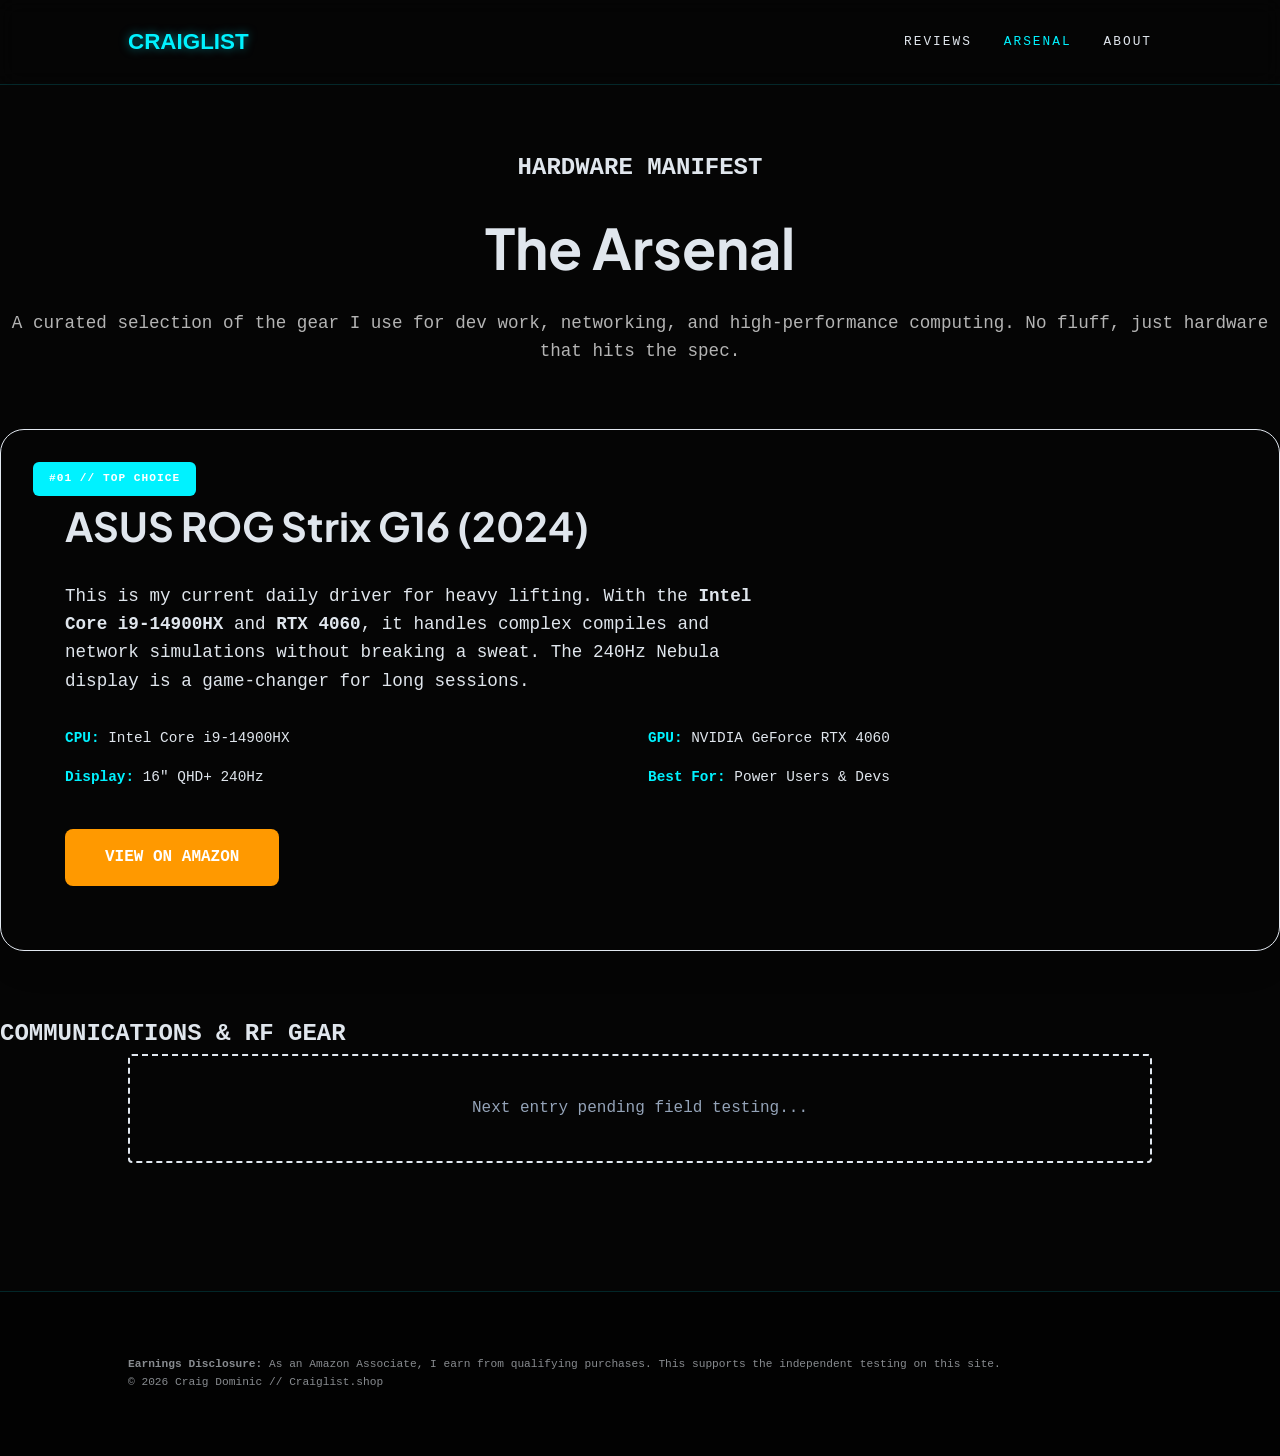
==== arsenal.html @ 4d376360 "added top arsenal picks" ====
<!DOCTYPE html>
<html lang="en">
<head>
    <meta charset="UTF-8">
    <meta name="viewport" content="width=device-width, initial-scale=1.0">
    <title>The Arsenal // Craiglist.shop</title>
    <link href="https://fonts.googleapis.com/css2?family=Inter:wght@300;400;600;800&family=Plus+Jakarta+Sans:wght@700&display=swap" rel="stylesheet">
    <link rel="stylesheet" href="styles.css">
</head>
<body>

    <header>
        <nav>
            <div class="logo"><a href="index.html" style="text-decoration:none; color:inherit;">CRAIG<span>LIST</span></a></div>
            <ul>
                <li><a href="index.html#reviews">REVIEWS</a></li>
                <li><a href="arsenal.html" class="active">ARSENAL</a></li>
                <li><a href="about.html">ABOUT</a></li>
            </ul>
        </nav>
    </header>

    <main class="container">
        <section class="arsenal-header">
            <h2 class="section-label" style="margin-top:4rem;">HARDWARE MANIFEST</h2>
            <h1>The Arsenal</h1>
            <p class="subtitle">A curated selection of the gear I use for dev work, networking, and high-performance computing. No fluff, just hardware that hits the spec.</p>
        </section>

        <section class="featured-pick">
            <div class="pick-badge">#01 // TOP CHOICE</div>
            <div class="pick-content">
                <div class="pick-info">
                    <h2>ASUS ROG Strix G16 (2024)</h2>
                    <p class="pick-description">
                        This is my current daily driver for heavy lifting. With the <strong>Intel Core i9-14900HX</strong> and <strong>RTX 4060</strong>, it handles complex compiles and network simulations without breaking a sweat. The 240Hz Nebula display is a game-changer for long sessions.
                    </p>
                    <ul class="spec-list">
                        <li><strong>CPU:</strong> Intel Core i9-14900HX</li>
                        <li><strong>GPU:</strong> NVIDIA GeForce RTX 4060</li>
                        <li><strong>Display:</strong> 16" QHD+ 240Hz</li>
                        <li><strong>Best For:</strong> Power Users & Devs</li>
                    </ul>
                    <a href="https://amzn.to/4rkGbmH" target="_blank" class="btn-amazon">VIEW ON AMAZON</a>
                </div>
            </div>
        </section>

        <section class="secondary-picks">
            <h2 class="section-label">COMMUNICATIONS & RF GEAR</h2>
            <div class="grid">
                <div class="item-card placeholder">
                    <p>Next entry pending field testing...</p>
                </div>
            </div>
        </section>
    </main>

    <footer>
        <div class="container">
            <p class="affiliate-disclosure"><strong>Earnings Disclosure:</strong> As an Amazon Associate, I earn from qualifying purchases. This supports the independent testing on this site.</p>
            <p>&copy; 2026 Craig Dominic // Craiglist.shop</p>
        </div>
    </footer>

</body>
</html>
---- styles.css ----
:root {
    --bg: #050505;
    --primary: #00f2ff; /* Modern Neon Cyan */
    --accent: #7000ff;  /* Cyber Purple */
    --text: #e0e6ed;
    --card-bg: rgba(255, 255, 255, 0.03);
    --border: rgba(0, 242, 255, 0.15);
}

* { margin: 0; padding: 0; box-sizing: border-box; cursor: crosshair; }

body {
    background-color: var(--bg);
    color: var(--text);
    font-family: 'JetBrains Mono', monospace;
    line-height: 1.6;
    overflow-x: hidden;
}

/* Background Texture */
.grid-overlay {
    position: fixed;
    top: 0; left: 0;
    width: 100%; height: 100%;
    background-image: radial-gradient(var(--border) 1px, transparent 1px);
    background-size: 30px 30px;
    z-index: -1;
    opacity: 0.3;
}

/* Scanline Effect */
.scanline {
    width: 100%; height: 5px;
    background: rgba(0, 242, 255, 0.1);
    position: fixed; top: 0; left: 0;
    pointer-events: none; z-index: 100;
    animation: scan 6s linear infinite;
}

@keyframes scan {
    0% { top: -100px; }
    100% { top: 100%; }
}

/* Navigation */
header {
    padding: 1.5rem 10%;
    backdrop-filter: blur(10px);
    border-bottom: 1px solid var(--border);
    position: sticky; top: 0; z-index: 50;
}

nav { display: flex; justify-content: space-between; align-items: center; }

.logo {
    font-family: 'Orbitron', sans-serif;
    font-weight: 900; font-size: 1.4rem;
    color: var(--primary);
    text-shadow: 0 0 10px rgba(0, 242, 255, 0.5);
}

.cursor-blink { animation: blink 1s step-end infinite; color: #fff; }
@keyframes blink { 50% { opacity: 0; } }

nav ul { display: flex; list-style: none; }
nav ul li { margin-left: 2rem; }
nav ul li a { 
    color: var(--text); 
    text-decoration: none; 
    font-size: 0.8rem; 
    letter-spacing: 2px;
    transition: 0.3s;
}
nav ul li a:hover { color: var(--primary); text-shadow: 0 0 5px var(--primary); }

/* Hero Section */
.hero {
    height: 80vh;
    display: flex; align-items: center; justify-content: center;
    text-align: center;
}

.hero h1 {
    font-family: 'Orbitron', sans-serif;
    font-size: clamp(3rem, 10vw, 6rem);
    margin-bottom: 1rem;
    background: linear-gradient(to bottom, #fff, var(--primary));
    -webkit-background-clip: text;
    -webkit-text-fill-color: transparent;
    filter: drop-shadow(0 0 15px rgba(0, 242, 255, 0.3));
}

.subtitle {
    font-size: 1.1rem;
    color: rgba(255,255,255,0.7);
    min-height: 1.6em; /* Prevents layout jump during typing */
}

/* Grid System */
.section-title {
    color: var(--primary);
    margin: 4rem 0 2rem; text-align: center;
    font-family: 'Orbitron', sans-serif;
    letter-spacing: 8px; font-size: 0.9rem;
}

.grid {
    display: grid;
    grid-template-columns: repeat(auto-fit, minmax(320px, 1fr));
    gap: 2.5rem; padding: 0 10%;
}

/* Glass Cards */
.card, .item-card {
    background: var(--card-bg);
    border: 1px solid var(--border);
    border-radius: 4px; /* Slight round for modern look */
    padding: 2.5rem;
    transition: transform 0.1s ease-out, border 0.3s;
    transform-style: preserve-3d;
}

.card:hover, .item-card:hover {
    border-color: var(--primary);
    box-shadow: 0 0 40px rgba(0, 242, 255, 0.1);
}

.tag { color: var(--accent); font-size: 0.7rem; font-weight: bold; margin-bottom: 1rem; letter-spacing: 2px; }

/* Buttons */
.btn-primary {
    display: inline-block;
    background: transparent;
    color: var(--primary);
    border: 1px solid var(--primary);
    padding: 1rem 2rem;
    text-decoration: none;
    font-weight: bold;
    margin-top: 2rem;
    transition: 0.3s;
    letter-spacing: 2px;
}

.btn-primary:hover {
    background: var(--primary);
    color: #000;
    box-shadow: 0 0 20px var(--primary);
}

.btn-sm {
    display: block;
    text-align: center;
    background: var(--border);
    color: var(--primary);
    padding: 0.6rem;
    text-decoration: none;
    font-size: 0.7rem;
    margin-top: 1.5rem;
    border: 1px solid transparent;
}

.btn-sm:hover { border-color: var(--primary); background: transparent; }

.about-content { padding: 4rem 0; max-width: 800px; margin: 0 auto; }

.about-content h1 { font-family: 'Plus Jakarta Sans', sans-serif; font-size: 3rem; margin-bottom: 2rem; }

.bio-text p { margin-bottom: 1.5rem; font-size: 1.1rem; color: var(--text-muted); }

.legal-box { 
    background: var(--accent); 
    padding: 2rem; 
    border-radius: 12px; 
    margin-top: 3rem; 
    border-left: 4px solid var(--primary);
}
.legal-box h3 { font-size: 0.9rem; margin-bottom: 0.5rem; color: var(--text-main); }
.legal-box p { font-size: 0.85rem; margin-bottom: 0; }

nav ul li a.active { color: var(--primary); }


/* arsenal layout */

/* Arsenal Specific Styles */
.arsenal-header { text-align: center; margin-bottom: 4rem; }
.arsenal-header h1 { font-family: 'Plus Jakarta Sans', sans-serif; font-size: 3.5rem; margin: 1rem 0; }

.featured-pick {
    background: var(--white);
    border: 1px solid #e2e8f0;
    border-radius: 24px;
    padding: 4rem;
    margin-bottom: 4rem;
    position: relative;
    overflow: hidden;
    box-shadow: 0 20px 40px rgba(0,0,0,0.03);
}

.pick-badge {
    position: absolute;
    top: 2rem; left: 2rem;
    background: var(--primary);
    color: white;
    padding: 0.5rem 1rem;
    border-radius: 6px;
    font-size: 0.7rem;
    font-weight: 800;
    letter-spacing: 1px;
}

.pick-info h2 { font-family: 'Plus Jakarta Sans', sans-serif; font-size: 2.5rem; margin-bottom: 1.5rem; }
.pick-description { font-size: 1.1rem; color: var(--text-muted); margin-bottom: 2rem; max-width: 700px; }

.spec-list { list-style: none; margin-bottom: 2.5rem; display: grid; grid-template-columns: 1fr 1fr; gap: 1rem; }
.spec-list li { font-size: 0.9rem; color: var(--text-main); }
.spec-list strong { color: var(--primary); }

.btn-amazon {
    display: inline-block;
    background: #FF9900; /* Amazon Orange */
    color: white;
    padding: 1rem 2.5rem;
    text-decoration: none;
    border-radius: 8px;
    font-weight: 700;
    transition: 0.3s;
}

.btn-amazon:hover { background: #e68a00; transform: translateY(-2px); box-shadow: 0 10px 20px rgba(255, 153, 0, 0.2); }

.placeholder { border: 2px dashed #e2e8f0; background: transparent; text-align: center; color: #94a3b8; }

/* Footer */
footer {
    margin-top: 8rem;
    padding: 4rem 10%;
    border-top: 1px solid var(--border);
    background: rgba(0,0,0,0.5);
}

.disclaimer {
    color: var(--accent);
    font-size: 0.7rem;
    margin-bottom: 1rem;
    font-weight: bold;
}

footer p { font-size: 0.7rem; opacity: 0.6; }
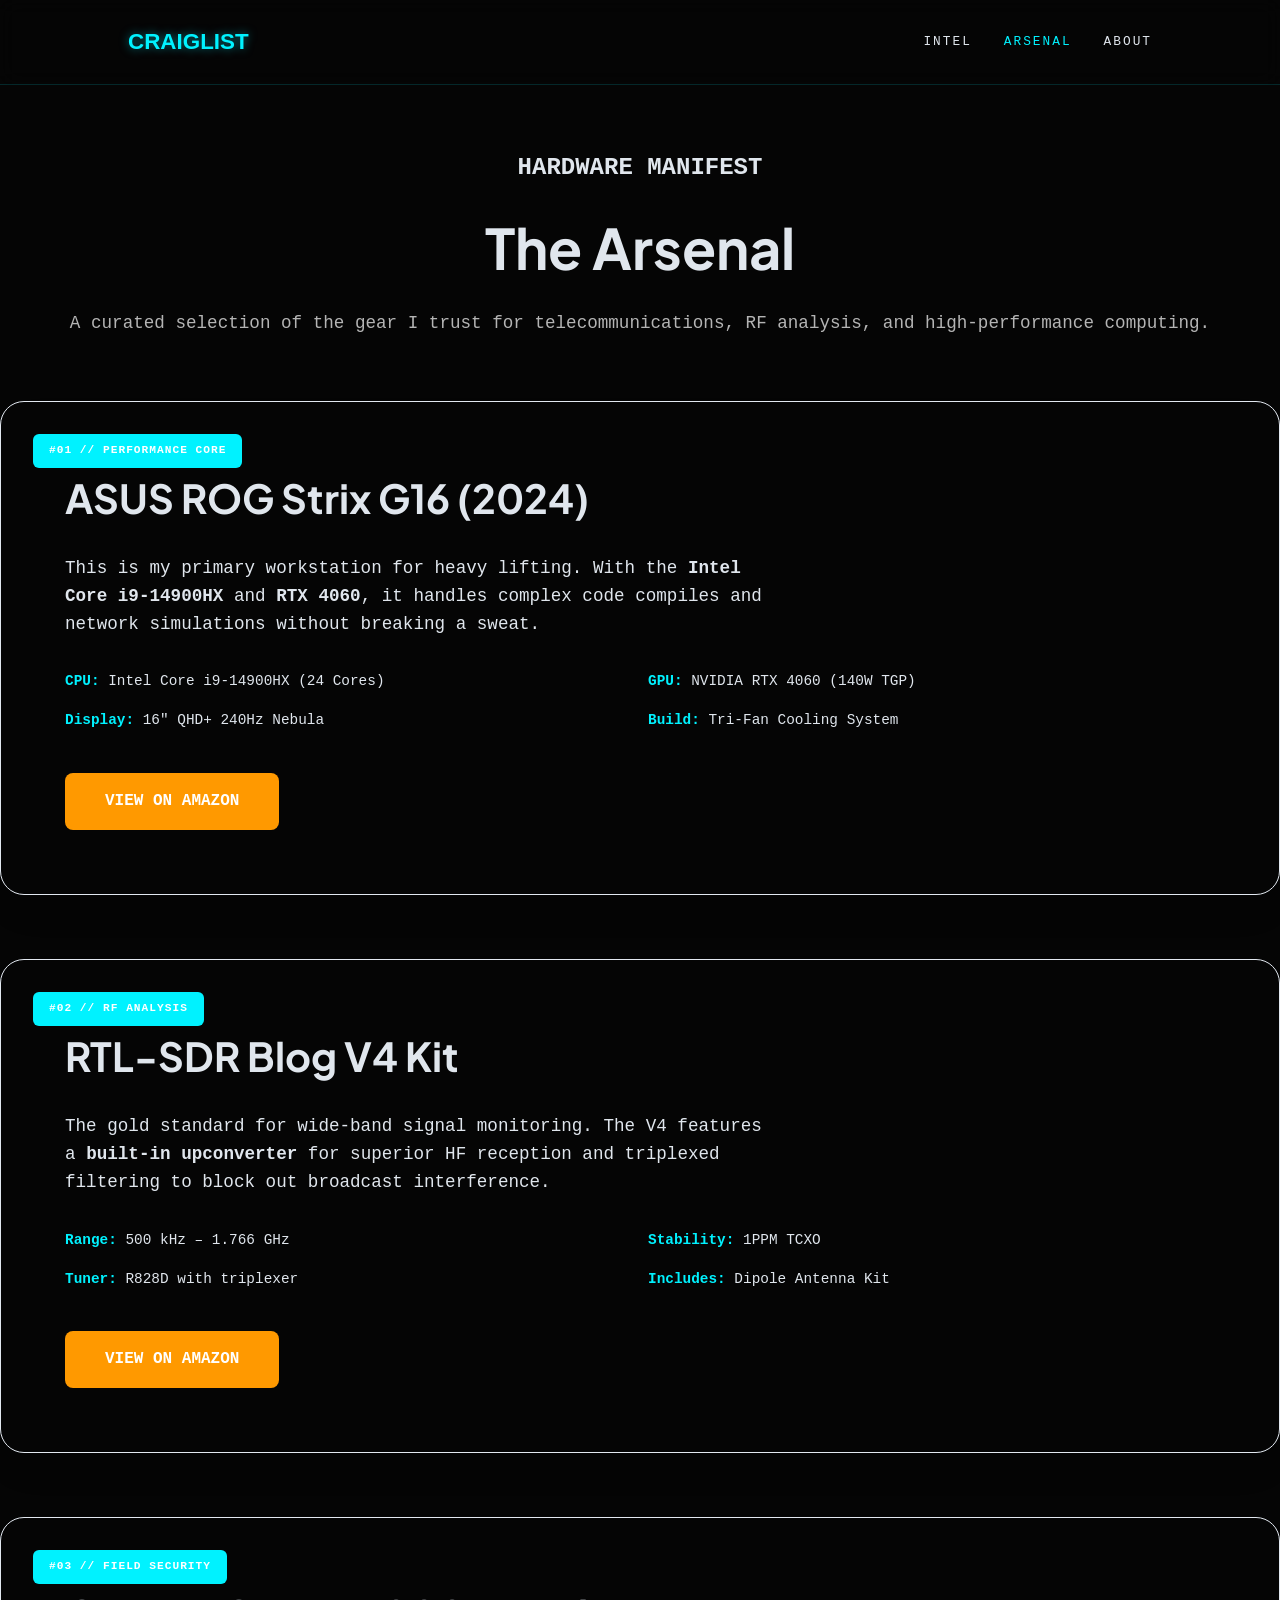
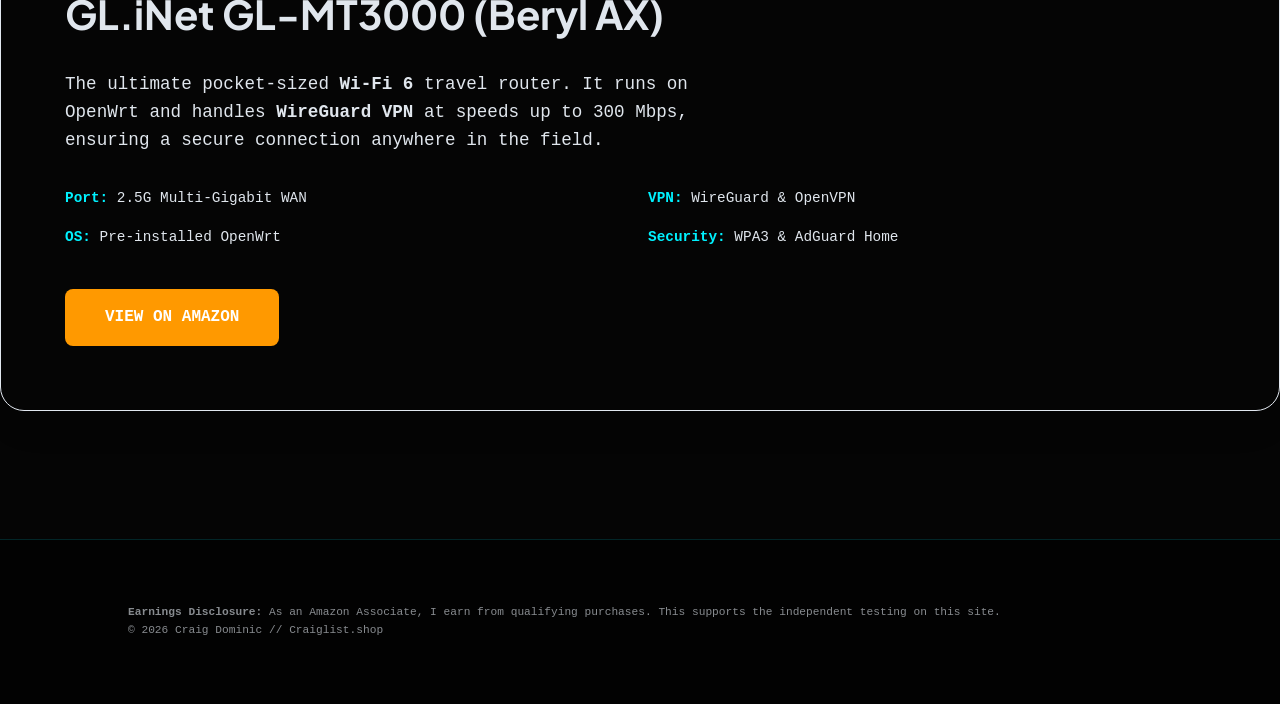
==== commit d7755fde: "added new functionality" ====
--- a/arsenal.html
+++ b/arsenal.html
@@ -13,7 +13,7 @@
         <nav>
             <div class="logo"><a href="index.html" style="text-decoration:none; color:inherit;">CRAIG<span>LIST</span></a></div>
             <ul>
-                <li><a href="index.html#reviews">REVIEWS</a></li>
+                <li><a href="index.html#intel">INTEL</a></li>
                 <li><a href="arsenal.html" class="active">ARSENAL</a></li>
                 <li><a href="about.html">ABOUT</a></li>
             </ul>
@@ -24,33 +24,62 @@
         <section class="arsenal-header">
             <h2 class="section-label" style="margin-top:4rem;">HARDWARE MANIFEST</h2>
             <h1>The Arsenal</h1>
-            <p class="subtitle">A curated selection of the gear I use for dev work, networking, and high-performance computing. No fluff, just hardware that hits the spec.</p>
+            <p class="subtitle">A curated selection of the gear I trust for telecommunications, RF analysis, and high-performance computing.</p>
         </section>
 
         <section class="featured-pick">
-            <div class="pick-badge">#01 // TOP CHOICE</div>
+            <div class="pick-badge">#01 // PERFORMANCE CORE</div>
             <div class="pick-content">
                 <div class="pick-info">
                     <h2>ASUS ROG Strix G16 (2024)</h2>
                     <p class="pick-description">
-                        This is my current daily driver for heavy lifting. With the <strong>Intel Core i9-14900HX</strong> and <strong>RTX 4060</strong>, it handles complex compiles and network simulations without breaking a sweat. The 240Hz Nebula display is a game-changer for long sessions.
+                        This is my primary workstation for heavy lifting. With the <strong>Intel Core i9-14900HX</strong> and <strong>RTX 4060</strong>, it handles complex code compiles and network simulations without breaking a sweat.
                     </p>
                     <ul class="spec-list">
-                        <li><strong>CPU:</strong> Intel Core i9-14900HX</li>
-                        <li><strong>GPU:</strong> NVIDIA GeForce RTX 4060</li>
-                        <li><strong>Display:</strong> 16" QHD+ 240Hz</li>
-                        <li><strong>Best For:</strong> Power Users & Devs</li>
+                        <li><strong>CPU:</strong> Intel Core i9-14900HX (24 Cores)</li>
+                        <li><strong>GPU:</strong> NVIDIA RTX 4060 (140W TGP)</li>
+                        <li><strong>Display:</strong> 16" QHD+ 240Hz Nebula</li>
+                        <li><strong>Build:</strong> Tri-Fan Cooling System</li>
                     </ul>
                     <a href="https://amzn.to/4rkGbmH" target="_blank" class="btn-amazon">VIEW ON AMAZON</a>
                 </div>
             </div>
         </section>
 
-        <section class="secondary-picks">
-            <h2 class="section-label">COMMUNICATIONS & RF GEAR</h2>
-            <div class="grid">
-                <div class="item-card placeholder">
-                    <p>Next entry pending field testing...</p>
+        <section class="featured-pick">
+            <div class="pick-badge">#02 // RF ANALYSIS</div>
+            <div class="pick-content">
+                <div class="pick-info">
+                    <h2>RTL-SDR Blog V4 Kit</h2>
+                    <p class="pick-description">
+                        The gold standard for wide-band signal monitoring. The V4 features a <strong>built-in upconverter</strong> for superior HF reception and triplexed filtering to block out broadcast interference.
+                    </p>
+                    <ul class="spec-list">
+                        <li><strong>Range:</strong> 500 kHz – 1.766 GHz</li>
+                        <li><strong>Stability:</strong> 1PPM TCXO</li>
+                        <li><strong>Tuner:</strong> R828D with triplexer</li>
+                        <li><strong>Includes:</strong> Dipole Antenna Kit</li>
+                    </ul>
+                    <a href="https://amzn.to/3Fos7P3" target="_blank" class="btn-amazon">VIEW ON AMAZON</a>
+                </div>
+            </div>
+        </section>
+
+        <section class="featured-pick">
+            <div class="pick-badge">#03 // FIELD SECURITY</div>
+            <div class="pick-content">
+                <div class="pick-info">
+                    <h2>GL.iNet GL-MT3000 (Beryl AX)</h2>
+                    <p class="pick-description">
+                        The ultimate pocket-sized <strong>Wi-Fi 6</strong> travel router. It runs on OpenWrt and handles <strong>WireGuard VPN</strong> at speeds up to 300 Mbps, ensuring a secure connection anywhere in the field.
+                    </p>
+                    <ul class="spec-list">
+                        <li><strong>Port:</strong> 2.5G Multi-Gigabit WAN</li>
+                        <li><strong>VPN:</strong> WireGuard & OpenVPN</li>
+                        <li><strong>OS:</strong> Pre-installed OpenWrt</li>
+                        <li><strong>Security:</strong> WPA3 & AdGuard Home</li>
+                    </ul>
+                    <a href="https://amzn.to/44I6xWp" target="_blank" class="btn-amazon">VIEW ON AMAZON</a>
                 </div>
             </div>
         </section>
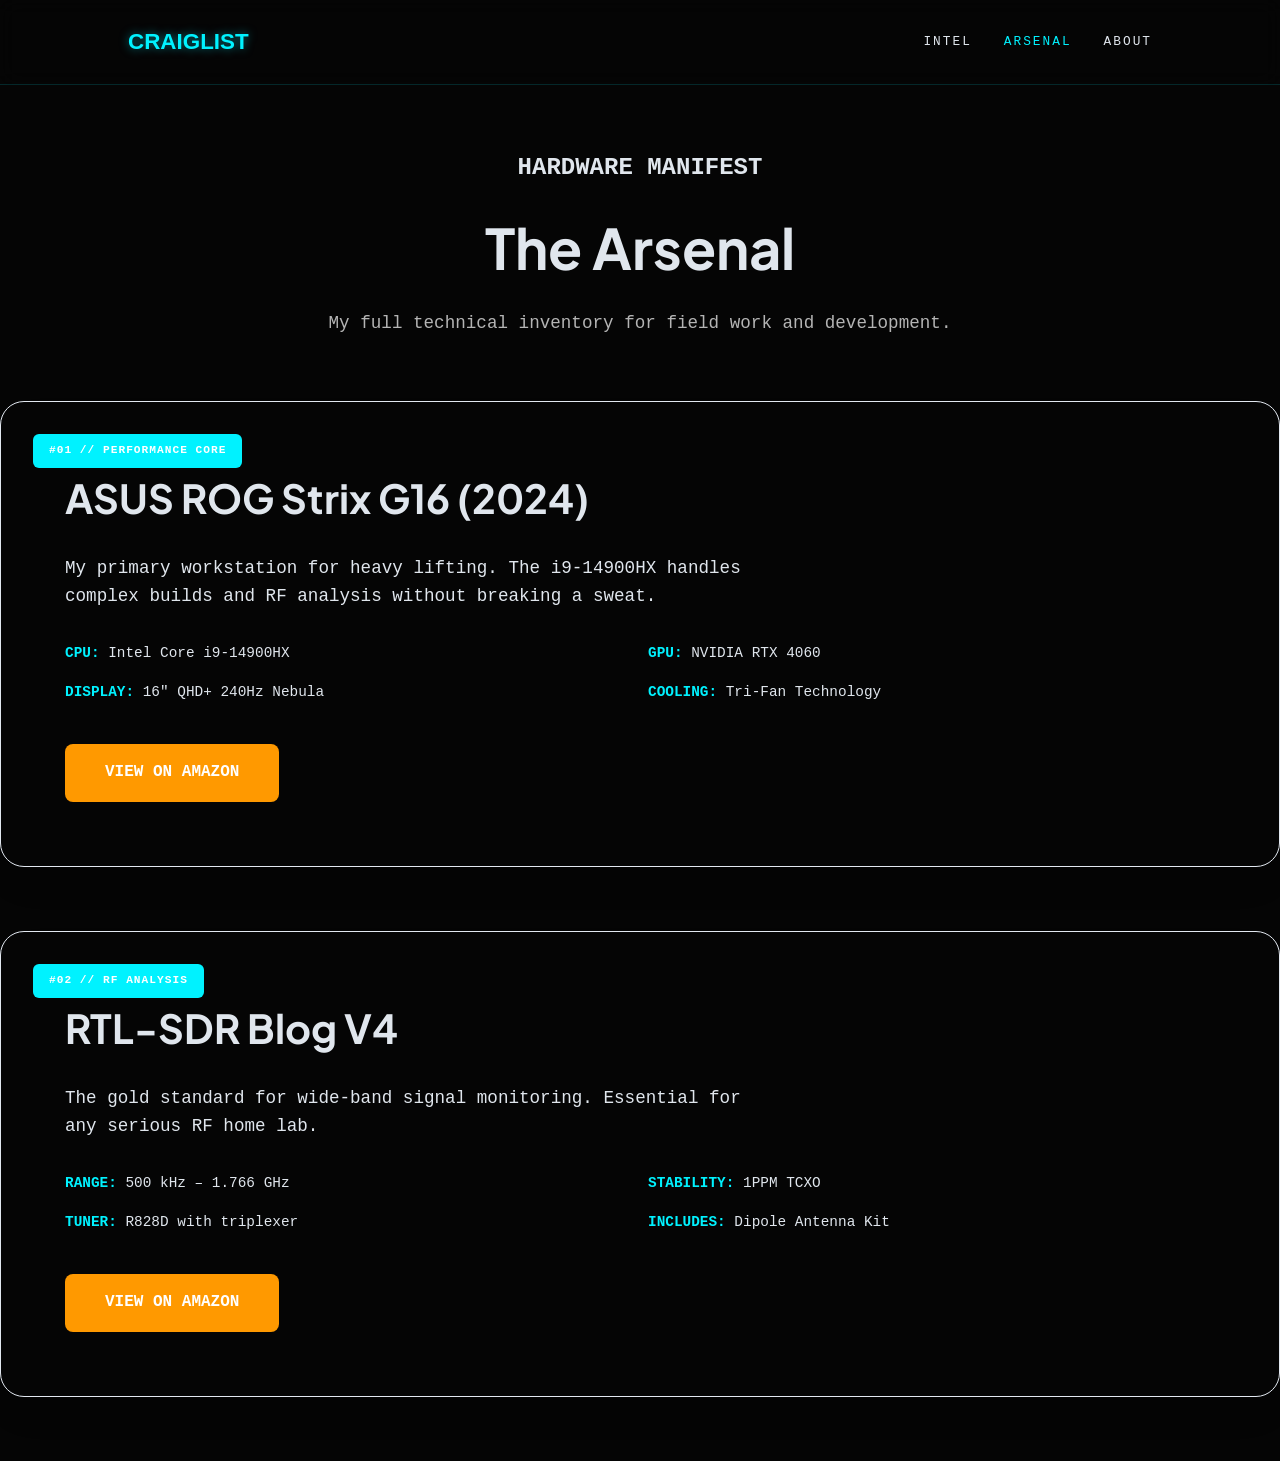
==== commit c50ce8f0: "created a data.json for adding new products to our page to make it simple in the future for adding a" ====
--- a/arsenal.html
+++ b/arsenal.html
@@ -3,7 +3,7 @@
 <head>
     <meta charset="UTF-8">
     <meta name="viewport" content="width=device-width, initial-scale=1.0">
-    <title>The Arsenal // Craiglist.shop</title>
+    <title>The Arsenal | Curated Tech Gear</title>
     <link href="https://fonts.googleapis.com/css2?family=Inter:wght@300;400;600;800&family=Plus+Jakarta+Sans:wght@700&display=swap" rel="stylesheet">
     <link rel="stylesheet" href="styles.css">
 </head>
@@ -24,73 +24,36 @@
         <section class="arsenal-header">
             <h2 class="section-label" style="margin-top:4rem;">HARDWARE MANIFEST</h2>
             <h1>The Arsenal</h1>
-            <p class="subtitle">A curated selection of the gear I trust for telecommunications, RF analysis, and high-performance computing.</p>
+            <p class="subtitle">My full technical inventory for field work and development.</p>
         </section>
 
-        <section class="featured-pick">
-            <div class="pick-badge">#01 // PERFORMANCE CORE</div>
-            <div class="pick-content">
-                <div class="pick-info">
-                    <h2>ASUS ROG Strix G16 (2024)</h2>
-                    <p class="pick-description">
-                        This is my primary workstation for heavy lifting. With the <strong>Intel Core i9-14900HX</strong> and <strong>RTX 4060</strong>, it handles complex code compiles and network simulations without breaking a sweat.
-                    </p>
-                    <ul class="spec-list">
-                        <li><strong>CPU:</strong> Intel Core i9-14900HX (24 Cores)</li>
-                        <li><strong>GPU:</strong> NVIDIA RTX 4060 (140W TGP)</li>
-                        <li><strong>Display:</strong> 16" QHD+ 240Hz Nebula</li>
-                        <li><strong>Build:</strong> Tri-Fan Cooling System</li>
-                    </ul>
-                    <a href="https://amzn.to/4rkGbmH" target="_blank" class="btn-amazon">VIEW ON AMAZON</a>
-                </div>
-            </div>
-        </section>
-
-        <section class="featured-pick">
-            <div class="pick-badge">#02 // RF ANALYSIS</div>
-            <div class="pick-content">
-                <div class="pick-info">
-                    <h2>RTL-SDR Blog V4 Kit</h2>
-                    <p class="pick-description">
-                        The gold standard for wide-band signal monitoring. The V4 features a <strong>built-in upconverter</strong> for superior HF reception and triplexed filtering to block out broadcast interference.
-                    </p>
-                    <ul class="spec-list">
-                        <li><strong>Range:</strong> 500 kHz – 1.766 GHz</li>
-                        <li><strong>Stability:</strong> 1PPM TCXO</li>
-                        <li><strong>Tuner:</strong> R828D with triplexer</li>
-                        <li><strong>Includes:</strong> Dipole Antenna Kit</li>
-                    </ul>
-                    <a href="https://amzn.to/3Fos7P3" target="_blank" class="btn-amazon">VIEW ON AMAZON</a>
-                </div>
-            </div>
-        </section>
-
-        <section class="featured-pick">
-            <div class="pick-badge">#03 // FIELD SECURITY</div>
-            <div class="pick-content">
-                <div class="pick-info">
-                    <h2>GL.iNet GL-MT3000 (Beryl AX)</h2>
-                    <p class="pick-description">
-                        The ultimate pocket-sized <strong>Wi-Fi 6</strong> travel router. It runs on OpenWrt and handles <strong>WireGuard VPN</strong> at speeds up to 300 Mbps, ensuring a secure connection anywhere in the field.
-                    </p>
-                    <ul class="spec-list">
-                        <li><strong>Port:</strong> 2.5G Multi-Gigabit WAN</li>
-                        <li><strong>VPN:</strong> WireGuard & OpenVPN</li>
-                        <li><strong>OS:</strong> Pre-installed OpenWrt</li>
-                        <li><strong>Security:</strong> WPA3 & AdGuard Home</li>
-                    </ul>
-                    <a href="https://amzn.to/44I6xWp" target="_blank" class="btn-amazon">VIEW ON AMAZON</a>
-                </div>
-            </div>
-        </section>
+        <div id="arsenal-list"></div>
     </main>
 
-    <footer>
-        <div class="container">
-            <p class="affiliate-disclosure"><strong>Earnings Disclosure:</strong> As an Amazon Associate, I earn from qualifying purchases. This supports the independent testing on this site.</p>
-            <p>&copy; 2026 Craig Dominic // Craiglist.shop</p>
-        </div>
-    </footer>
-
+    <script>
+        fetch('data.json')
+            .then(response => response.json())
+            .then(data => {
+                const container = document.getElementById('arsenal-list');
+                data.loadout.forEach(item => {
+                    const section = document.createElement('section');
+                    section.className = 'featured-pick reveal';
+                    section.innerHTML = `
+                        <div class="pick-badge">#${item.id} // ${item.category}</div>
+                        <div class="pick-content">
+                            <div class="pick-info">
+                                <h2>${item.name}</h2>
+                                <p class="pick-description">${item.description}</p>
+                                <ul class="spec-list">
+                                    ${Object.entries(item.specs).map(([key, val]) => `<li><strong>${key.toUpperCase()}:</strong> ${val}</li>`).join('')}
+                                </ul>
+                                <a href="${item.link}" target="_blank" class="btn-amazon">VIEW ON AMAZON</a>
+                            </div>
+                        </div>
+                    `;
+                    container.appendChild(section);
+                });
+            });
+    </script>
 </body>
 </html>
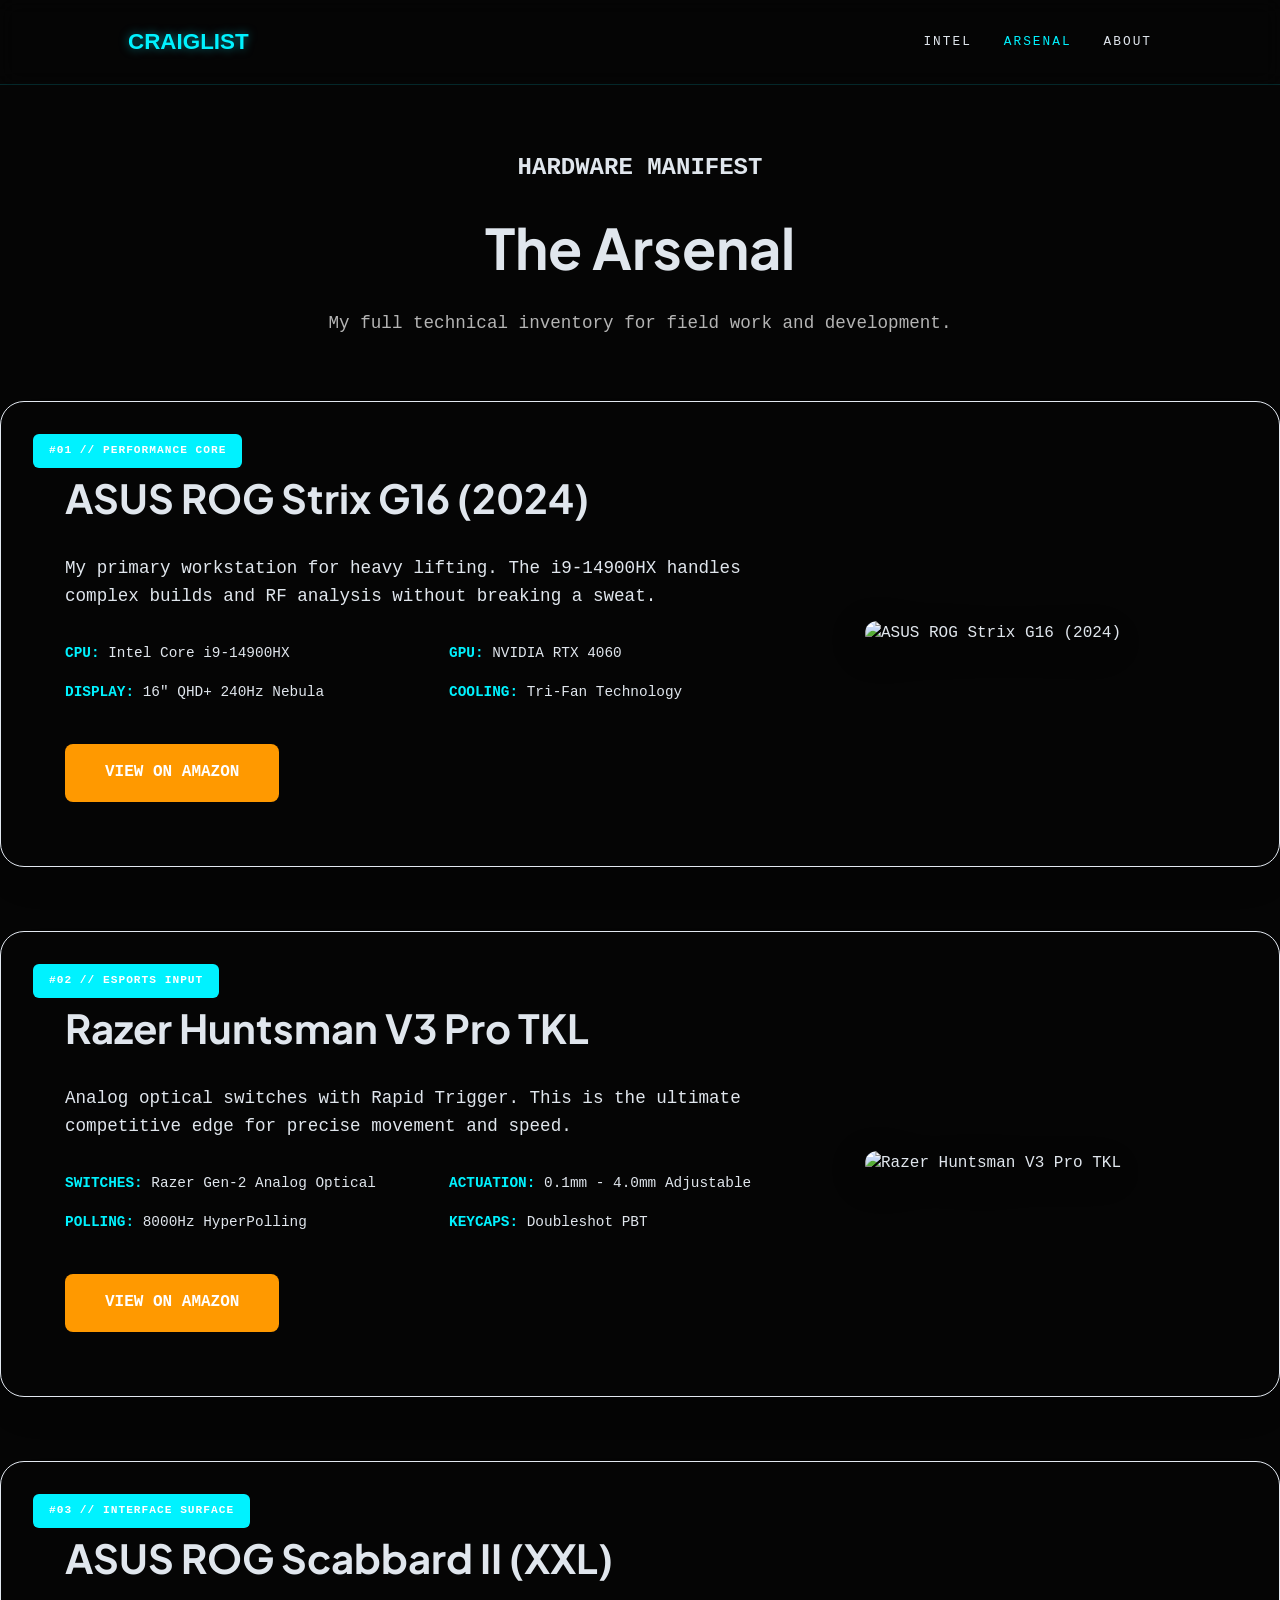
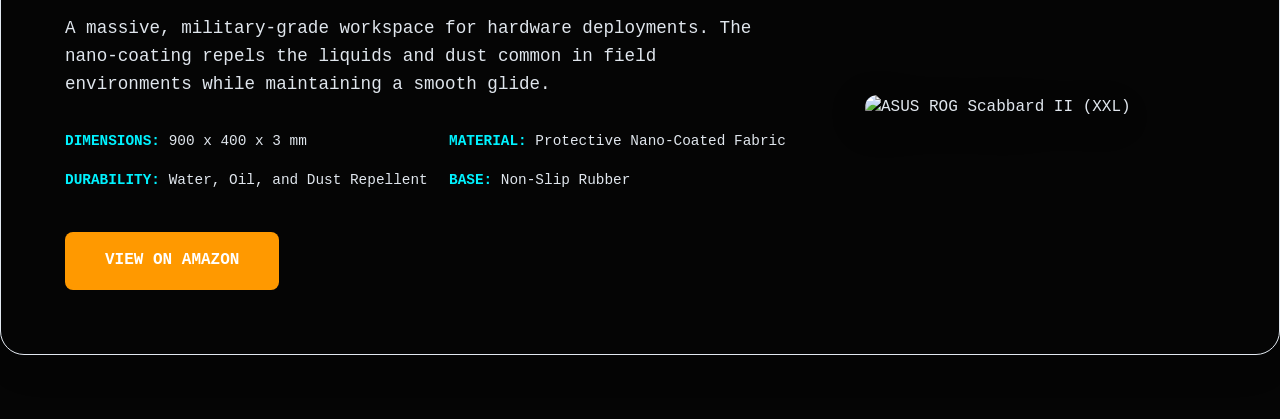
==== commit b47a2e2d: "adding support for images so user can see items." ====
--- a/arsenal.html
+++ b/arsenal.html
@@ -40,7 +40,7 @@
                     section.className = 'featured-pick reveal';
                     section.innerHTML = `
                         <div class="pick-badge">#${item.id} // ${item.category}</div>
-                        <div class="pick-content">
+                        <div class="pick-content flex-layout">
                             <div class="pick-info">
                                 <h2>${item.name}</h2>
                                 <p class="pick-description">${item.description}</p>
@@ -48,6 +48,9 @@
                                     ${Object.entries(item.specs).map(([key, val]) => `<li><strong>${key.toUpperCase()}:</strong> ${val}</li>`).join('')}
                                 </ul>
                                 <a href="${item.link}" target="_blank" class="btn-amazon">VIEW ON AMAZON</a>
+                            </div>
+                            <div class="pick-image">
+                                <img src="${item.image}" alt="${item.name}">
                             </div>
                         </div>
                     `;
--- a/styles.css
+++ b/styles.css
@@ -231,6 +231,100 @@
 
 .placeholder { border: 2px dashed #e2e8f0; background: transparent; text-align: center; color: #94a3b8; }
 
+/*mobile*/ 
+
+/* Mobile Optimization Overrides */
+@media (max-width: 768px) {
+    * { cursor: auto; } /* Remove crosshair on mobile */
+
+    header {
+        padding: 1rem 5%;
+    }
+
+    nav {
+        flex-direction: column;
+        gap: 1rem;
+    }
+
+    nav ul {
+        gap: 1rem;
+        justify-content: center;
+        width: 100%;
+    }
+
+    .hero h1 {
+        font-size: 2.5rem; /* Scales down the big header */
+    }
+
+    .grid {
+        padding: 0 5%;
+        grid-template-columns: 1fr; /* Single column on mobile */
+    }
+
+    .featured-pick {
+        padding: 2rem 1.5rem;
+    }
+
+    .pick-info h2 {
+        font-size: 1.8rem;
+    }
+
+    .spec-list {
+        grid-template-columns: 1fr; /* Specs stack on mobile */
+    }
+
+    /* Keep the glass effect strong on mobile */
+    .card, .item-card, .featured-pick {
+        backdrop-filter: blur(15px);
+        -webkit-backdrop-filter: blur(15px);
+    }
+
+} 
+
+/*new layout design for product images */
+
+/* Arsenal Side-by-Side Layout */
+.flex-layout {
+    display: flex;
+    align-items: center;
+    justify-content: space-between;
+    gap: 3rem;
+}
+
+.pick-info {
+    flex: 1; /* Takes up most of the space */
+}
+
+.pick-image {
+    flex: 0 0 350px; /* Fixed width for the image area */
+    display: flex;
+    justify-content: center;
+}
+
+.pick-image img {
+    width: 100%;
+    max-height: 300px;
+    object-fit: contain;
+    border-radius: 12px;
+    filter: drop-shadow(0 10px 20px rgba(0,0,0,0.2));
+}
+
+/* Mobile Fix: Stack them when screen is small */
+@media (max-width: 992px) {
+    .flex-layout {
+        flex-direction: column-reverse;
+        text-align: center;
+    }
+    .pick-image {
+        flex: 0 0 auto;
+        width: 100%;
+        margin-bottom: 2rem;
+    }
+    .spec-list {
+        grid-template-columns: 1fr;
+    }
+}
+
 /* Footer */
 footer {
     margin-top: 8rem;
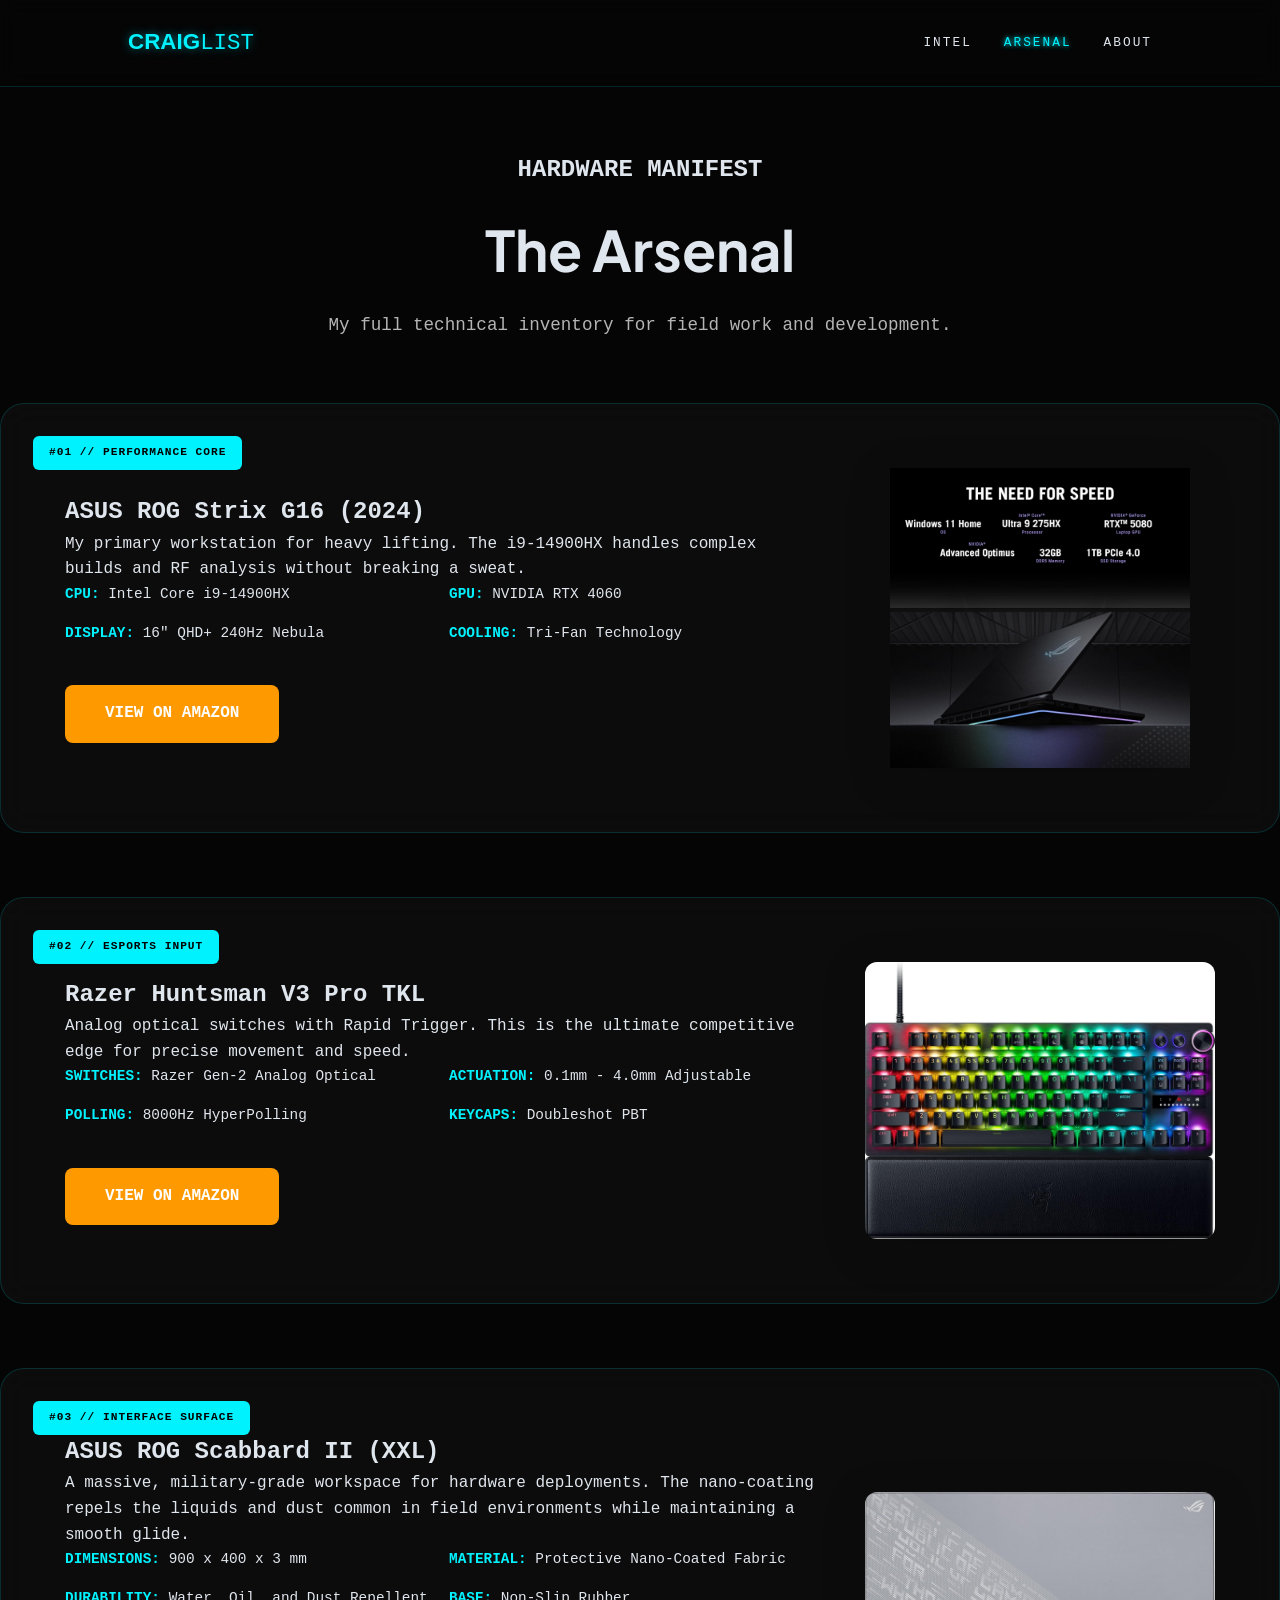
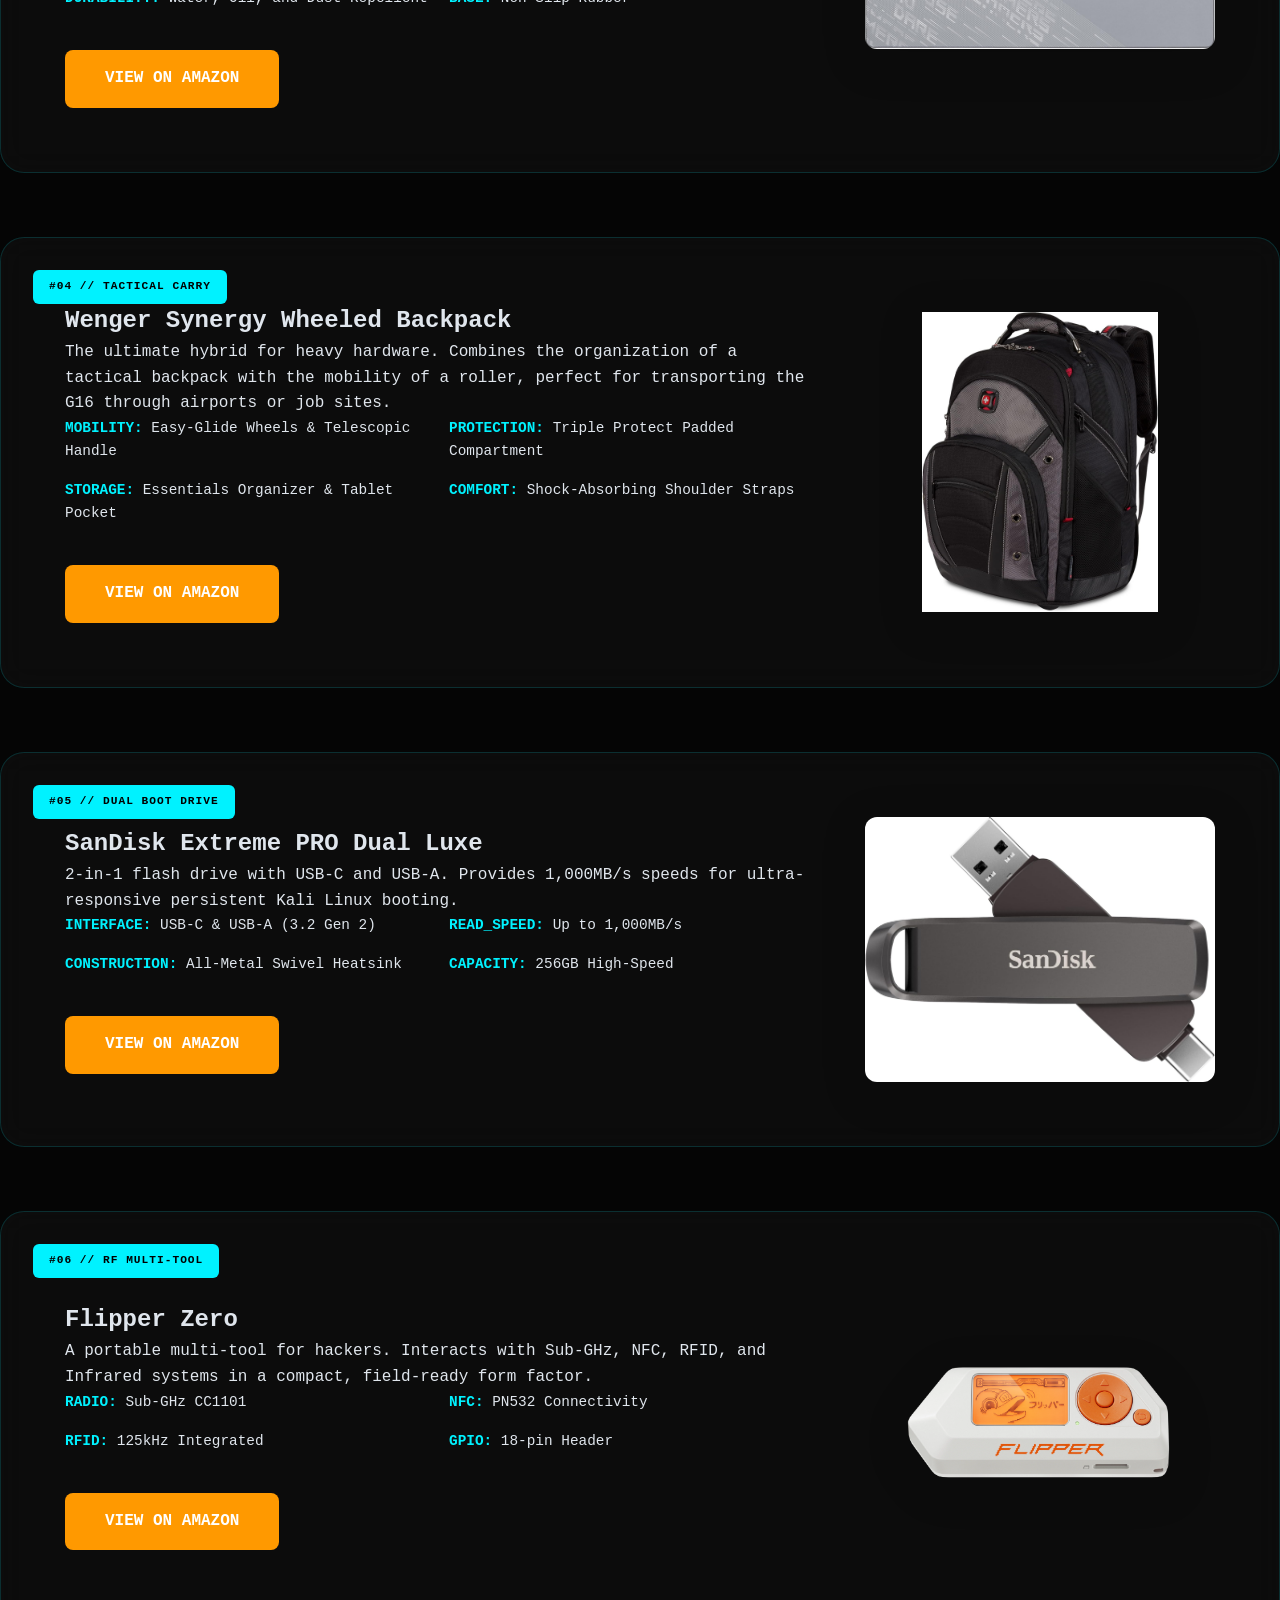
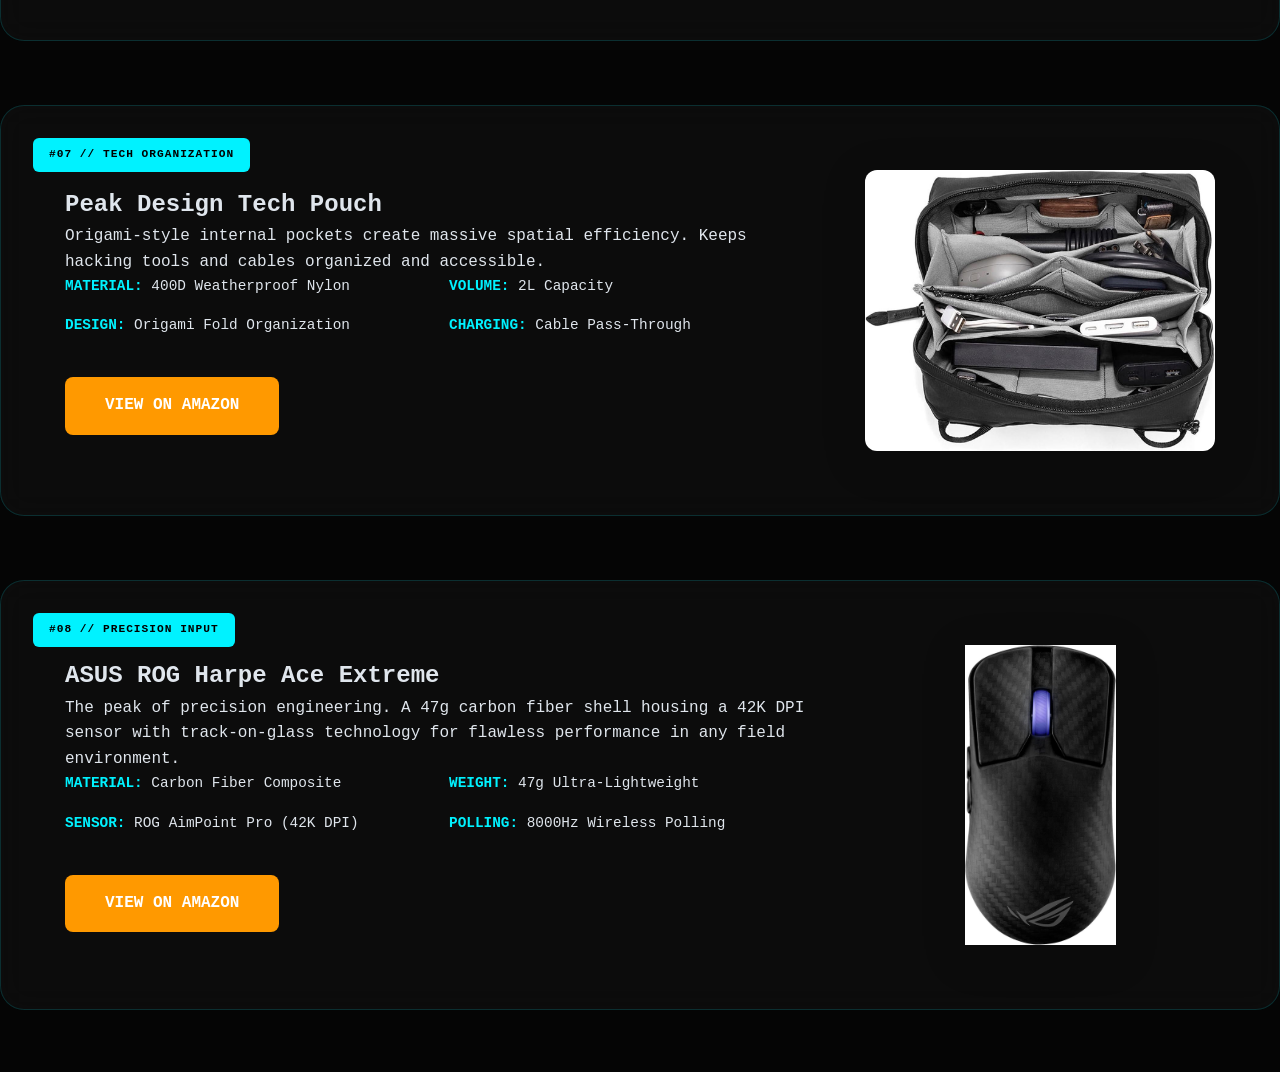
==== commit dc7543a0: "adding the new tracker from google analytics" ====
--- a/arsenal.html
+++ b/arsenal.html
@@ -1,6 +1,16 @@
 <!DOCTYPE html>
 <html lang="en">
 <head>
+	<!-- Google tag (gtag.js) -->
+<script async src="https://www.googletagmanager.com/gtag/js?id=G-6QVK2JPNYY"></script>
+<script>
+  window.dataLayer = window.dataLayer || [];
+  function gtag(){dataLayer.push(arguments);}
+  gtag('js', new Date());
+
+  gtag('config', 'G-6QVK2JPNYY');
+</script>
+
     <meta charset="UTF-8">
     <meta name="viewport" content="width=device-width, initial-scale=1.0">
     <title>The Arsenal | Curated Tech Gear</title>
--- a/styles.css
+++ b/styles.css
@@ -1,3 +1,4 @@
+/* --- ROOT VARIABLES --- */
 :root {
     --bg: #050505;
     --primary: #00f2ff; /* Modern Neon Cyan */
@@ -5,8 +6,11 @@
     --text: #e0e6ed;
     --card-bg: rgba(255, 255, 255, 0.03);
     --border: rgba(0, 242, 255, 0.15);
-}
-
+    --white: #ffffff;
+    --text-muted: #94a3b8;
+}
+
+/* --- GLOBAL STYLES --- */
 * { margin: 0; padding: 0; box-sizing: border-box; cursor: crosshair; }
 
 body {
@@ -17,7 +21,7 @@
     overflow-x: hidden;
 }
 
-/* Background Texture */
+/* --- BACKGROUND & EFFECTS --- */
 .grid-overlay {
     position: fixed;
     top: 0; left: 0;
@@ -28,7 +32,6 @@
     opacity: 0.3;
 }
 
-/* Scanline Effect */
 .scanline {
     width: 100%; height: 5px;
     background: rgba(0, 242, 255, 0.1);
@@ -42,25 +45,42 @@
     100% { top: 100%; }
 }
 
-/* Navigation */
+/* --- NAVIGATION --- */
 header {
     padding: 1.5rem 10%;
     backdrop-filter: blur(10px);
     border-bottom: 1px solid var(--border);
     position: sticky; top: 0; z-index: 50;
+    background: rgba(5, 5, 5, 0.8);
 }
 
 nav { display: flex; justify-content: space-between; align-items: center; }
 
+/* REVERTED: NAVIGATION LOGO (TEXT-BASED) */
 .logo {
     font-family: 'Orbitron', sans-serif;
-    font-weight: 900; font-size: 1.4rem;
+    font-weight: 900; 
+    font-size: 1.4rem;
     color: var(--primary);
     text-shadow: 0 0 10px rgba(0, 242, 255, 0.5);
-}
-
-.cursor-blink { animation: blink 1s step-end infinite; color: #fff; }
-@keyframes blink { 50% { opacity: 0; } }
+    display: flex;
+    align-items: center;
+}
+
+.logo span { 
+    font-family: 'JetBrains Mono', monospace; 
+    font-weight: 400; 
+}
+
+/* RE-ENABLED: TERMINAL CURSOR BLINK */
+.cursor-blink { 
+    animation: blink 1s step-end infinite; 
+    color: #fff; 
+}
+
+@keyframes blink { 
+    50% { opacity: 0; } 
+}
 
 nav ul { display: flex; list-style: none; }
 nav ul li { margin-left: 2rem; }
@@ -71,9 +91,9 @@
     letter-spacing: 2px;
     transition: 0.3s;
 }
-nav ul li a:hover { color: var(--primary); text-shadow: 0 0 5px var(--primary); }
-
-/* Hero Section */
+nav ul li a:hover, nav ul li a.active { color: var(--primary); text-shadow: 0 0 5px var(--primary); }
+
+/* --- HERO SECTION --- */
 .hero {
     height: 80vh;
     display: flex; align-items: center; justify-content: center;
@@ -93,10 +113,10 @@
 .subtitle {
     font-size: 1.1rem;
     color: rgba(255,255,255,0.7);
-    min-height: 1.6em; /* Prevents layout jump during typing */
-}
-
-/* Grid System */
+    min-height: 1.6em;
+}
+
+/* --- GRID & CARDS --- */
 .section-title {
     color: var(--primary);
     margin: 4rem 0 2rem; text-align: center;
@@ -110,11 +130,10 @@
     gap: 2.5rem; padding: 0 10%;
 }
 
-/* Glass Cards */
 .card, .item-card {
     background: var(--card-bg);
     border: 1px solid var(--border);
-    border-radius: 4px; /* Slight round for modern look */
+    border-radius: 4px;
     padding: 2.5rem;
     transition: transform 0.1s ease-out, border 0.3s;
     transform-style: preserve-3d;
@@ -127,16 +146,92 @@
 
 .tag { color: var(--accent); font-size: 0.7rem; font-weight: bold; margin-bottom: 1rem; letter-spacing: 2px; }
 
-/* Buttons */
+/* --- PRODUCT IMAGES (INDEX) --- */
+.card-img-wrapper {
+    width: 100%;
+    height: 180px;
+    display: flex;
+    justify-content: center;
+    align-items: center;
+    margin-bottom: 1.5rem;
+    overflow: hidden;
+}
+
+.home-card-img {
+    max-width: 100%;
+    max-height: 100%;
+    object-fit: contain;
+    filter: drop-shadow(0 5px 15px rgba(0, 242, 255, 0.2));
+    transition: 0.3s ease;
+}
+
+.item-card:hover .home-card-img {
+    transform: scale(1.1);
+    filter: drop-shadow(0 5px 20px rgba(0, 242, 255, 0.4));
+}
+
+/* --- ARSENAL SPECIFIC LAYOUT --- */
+.arsenal-header { text-align: center; margin-bottom: 4rem; }
+.arsenal-header h1 { font-family: 'Plus Jakarta Sans', sans-serif; font-size: 3.5rem; margin: 1rem 0; }
+
+.featured-pick {
+    background: var(--card-bg);
+    border: 1px solid var(--border);
+    border-radius: 24px;
+    padding: 4rem;
+    margin-bottom: 4rem;
+    position: relative;
+    overflow: hidden;
+    backdrop-filter: blur(15px);
+}
+
+.flex-layout {
+    display: flex;
+    align-items: center;
+    justify-content: space-between;
+    gap: 3rem;
+}
+
+.pick-info { flex: 1; }
+.pick-badge {
+    position: absolute;
+    top: 2rem; left: 2rem;
+    background: var(--primary);
+    color: #000;
+    padding: 0.5rem 1rem;
+    border-radius: 6px;
+    font-size: 0.7rem;
+    font-weight: 800;
+    letter-spacing: 1px;
+}
+
+.pick-image {
+    flex: 0 0 350px;
+    display: flex;
+    justify-content: center;
+}
+
+.pick-image img {
+    width: 100%;
+    max-height: 300px;
+    object-fit: contain;
+    border-radius: 12px;
+    filter: drop-shadow(0 10px 20px rgba(0,0,0,0.2));
+}
+
+.spec-list { list-style: none; margin-bottom: 2.5rem; display: grid; grid-template-columns: 1fr 1fr; gap: 1rem; }
+.spec-list li { font-size: 0.9rem; color: var(--text); }
+.spec-list strong { color: var(--primary); }
+
+/* --- BUTTONS --- */
 .btn-primary {
     display: inline-block;
     background: transparent;
     color: var(--primary);
     border: 1px solid var(--primary);
-    padding: 1rem 2rem;
+    padding: 1rem 2.5rem;
     text-decoration: none;
     font-weight: bold;
-    margin-top: 2rem;
     transition: 0.3s;
     letter-spacing: 2px;
 }
@@ -146,6 +241,19 @@
     color: #000;
     box-shadow: 0 0 20px var(--primary);
 }
+
+.btn-amazon {
+    display: inline-block;
+    background: #FF9900; 
+    color: white;
+    padding: 1rem 2.5rem;
+    text-decoration: none;
+    border-radius: 8px;
+    font-weight: 700;
+    transition: 0.3s;
+}
+
+.btn-amazon:hover { background: #e68a00; transform: translateY(-2px); box-shadow: 0 10px 20px rgba(255, 153, 0, 0.2); }
 
 .btn-sm {
     display: block;
@@ -159,157 +267,18 @@
     border: 1px solid transparent;
 }
 
-.btn-sm:hover { border-color: var(--primary); background: transparent; }
-
-.about-content { padding: 4rem 0; max-width: 800px; margin: 0 auto; }
-
-.about-content h1 { font-family: 'Plus Jakarta Sans', sans-serif; font-size: 3rem; margin-bottom: 2rem; }
-
-.bio-text p { margin-bottom: 1.5rem; font-size: 1.1rem; color: var(--text-muted); }
-
-.legal-box { 
-    background: var(--accent); 
-    padding: 2rem; 
-    border-radius: 12px; 
-    margin-top: 3rem; 
-    border-left: 4px solid var(--primary);
-}
-.legal-box h3 { font-size: 0.9rem; margin-bottom: 0.5rem; color: var(--text-main); }
-.legal-box p { font-size: 0.85rem; margin-bottom: 0; }
-
-nav ul li a.active { color: var(--primary); }
-
-
-/* arsenal layout */
-
-/* Arsenal Specific Styles */
-.arsenal-header { text-align: center; margin-bottom: 4rem; }
-.arsenal-header h1 { font-family: 'Plus Jakarta Sans', sans-serif; font-size: 3.5rem; margin: 1rem 0; }
-
-.featured-pick {
-    background: var(--white);
-    border: 1px solid #e2e8f0;
-    border-radius: 24px;
-    padding: 4rem;
-    margin-bottom: 4rem;
-    position: relative;
-    overflow: hidden;
-    box-shadow: 0 20px 40px rgba(0,0,0,0.03);
-}
-
-.pick-badge {
-    position: absolute;
-    top: 2rem; left: 2rem;
-    background: var(--primary);
-    color: white;
-    padding: 0.5rem 1rem;
-    border-radius: 6px;
-    font-size: 0.7rem;
-    font-weight: 800;
-    letter-spacing: 1px;
-}
-
-.pick-info h2 { font-family: 'Plus Jakarta Sans', sans-serif; font-size: 2.5rem; margin-bottom: 1.5rem; }
-.pick-description { font-size: 1.1rem; color: var(--text-muted); margin-bottom: 2rem; max-width: 700px; }
-
-.spec-list { list-style: none; margin-bottom: 2.5rem; display: grid; grid-template-columns: 1fr 1fr; gap: 1rem; }
-.spec-list li { font-size: 0.9rem; color: var(--text-main); }
-.spec-list strong { color: var(--primary); }
-
-.btn-amazon {
-    display: inline-block;
-    background: #FF9900; /* Amazon Orange */
-    color: white;
-    padding: 1rem 2.5rem;
-    text-decoration: none;
-    border-radius: 8px;
-    font-weight: 700;
-    transition: 0.3s;
-}
-
-.btn-amazon:hover { background: #e68a00; transform: translateY(-2px); box-shadow: 0 10px 20px rgba(255, 153, 0, 0.2); }
-
-.placeholder { border: 2px dashed #e2e8f0; background: transparent; text-align: center; color: #94a3b8; }
-
-/*mobile*/ 
-
-/* Mobile Optimization Overrides */
-@media (max-width: 768px) {
-    * { cursor: auto; } /* Remove crosshair on mobile */
-
-    header {
-        padding: 1rem 5%;
-    }
-
-    nav {
-        flex-direction: column;
-        gap: 1rem;
-    }
-
-    nav ul {
-        gap: 1rem;
-        justify-content: center;
-        width: 100%;
-    }
-
-    .hero h1 {
-        font-size: 2.5rem; /* Scales down the big header */
-    }
-
-    .grid {
-        padding: 0 5%;
-        grid-template-columns: 1fr; /* Single column on mobile */
-    }
-
-    .featured-pick {
-        padding: 2rem 1.5rem;
-    }
-
-    .pick-info h2 {
-        font-size: 1.8rem;
-    }
-
-    .spec-list {
-        grid-template-columns: 1fr; /* Specs stack on mobile */
-    }
-
-    /* Keep the glass effect strong on mobile */
-    .card, .item-card, .featured-pick {
-        backdrop-filter: blur(15px);
-        -webkit-backdrop-filter: blur(15px);
-    }
-
-} 
-
-/*new layout design for product images */
-
-/* Arsenal Side-by-Side Layout */
-.flex-layout {
-    display: flex;
-    align-items: center;
-    justify-content: space-between;
-    gap: 3rem;
-}
-
-.pick-info {
-    flex: 1; /* Takes up most of the space */
-}
-
-.pick-image {
-    flex: 0 0 350px; /* Fixed width for the image area */
-    display: flex;
-    justify-content: center;
-}
-
-.pick-image img {
-    width: 100%;
-    max-height: 300px;
-    object-fit: contain;
-    border-radius: 12px;
-    filter: drop-shadow(0 10px 20px rgba(0,0,0,0.2));
-}
-
-/* Mobile Fix: Stack them when screen is small */
+/* --- FOOTER --- */
+footer {
+    margin-top: 8rem;
+    padding: 4rem 10%;
+    border-top: 1px solid var(--border);
+    background: rgba(0,0,0,0.5);
+}
+
+.disclaimer { color: var(--accent); font-size: 0.7rem; margin-bottom: 1rem; font-weight: bold; }
+footer p { font-size: 0.7rem; opacity: 0.6; }
+
+/* --- MOBILE OPTIMIZATION --- */
 @media (max-width: 992px) {
     .flex-layout {
         flex-direction: column-reverse;
@@ -320,24 +289,20 @@
         width: 100%;
         margin-bottom: 2rem;
     }
-    .spec-list {
-        grid-template-columns: 1fr;
+}
+
+@media (max-width: 768px) {
+    * { cursor: auto; }
+    header { padding: 1rem 5%; }
+    nav { flex-direction: column; gap: 1rem; }
+    nav ul { gap: 1rem; justify-content: center; width: 100%; }
+    .hero h1 { font-size: 2.5rem; }
+    .grid { padding: 0 5%; grid-template-columns: 1fr; }
+    .featured-pick { padding: 2rem 1.5rem; }
+    .pick-info h2 { font-size: 1.8rem; }
+    .spec-list { grid-template-columns: 1fr; }
+    .btn-primary, .btn-amazon, .btn-sm {
+        width: 100%;
+        text-align: center;
     }
-}
-
-/* Footer */
-footer {
-    margin-top: 8rem;
-    padding: 4rem 10%;
-    border-top: 1px solid var(--border);
-    background: rgba(0,0,0,0.5);
-}
-
-.disclaimer {
-    color: var(--accent);
-    font-size: 0.7rem;
-    margin-bottom: 1rem;
-    font-weight: bold;
-}
-
-footer p { font-size: 0.7rem; opacity: 0.6; }+}
